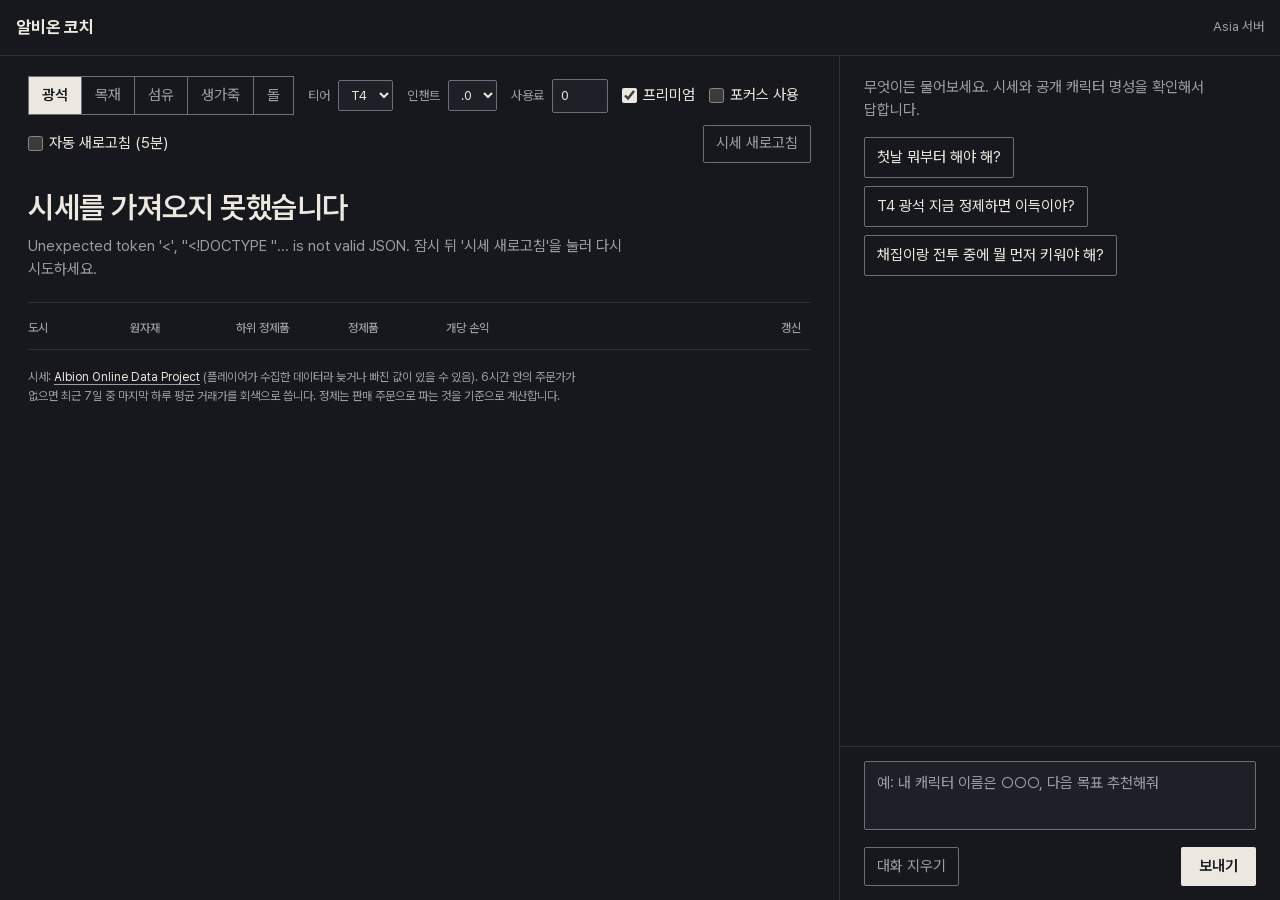
==== web/index.html @ e8e79e41 "Albion coach: Asia-server refining calculator and Korean coach Advisory second-screen tool for Albio" ====
<!doctype html>
<html lang="ko">
<head>
<meta charset="utf-8">
<meta name="viewport" content="width=device-width, initial-scale=1, viewport-fit=cover">
<meta name="color-scheme" content="dark">
<meta name="theme-color" content="#16181D">
<title>알비온 코치</title>
<link rel="stylesheet" href="app.css">
</head>
<body>
<header class="bar">
  <span class="brand">알비온 코치</span>
  <nav class="tabs" role="tablist" aria-label="화면 전환">
    <button role="tab" id="tab-calc" aria-controls="pane-calc" aria-selected="true">정제 계산기</button>
    <button role="tab" id="tab-coach" aria-controls="pane-coach" aria-selected="false">코치</button>
  </nav>
  <span class="server" title="Albion Online Asia 서버 시세">Asia 서버</span>
</header>

<main class="panes">
  <section id="pane-calc" class="pane calc" role="tabpanel" aria-labelledby="tab-calc">
    <form id="filters" class="filters" aria-label="정제 조건">
      <fieldset class="seg" aria-label="자원">
        <label><input type="radio" name="resource" value="ore" checked><span>광석</span></label>
        <label><input type="radio" name="resource" value="wood"><span>목재</span></label>
        <label><input type="radio" name="resource" value="fiber"><span>섬유</span></label>
        <label><input type="radio" name="resource" value="hide"><span>생가죽</span></label>
        <label><input type="radio" name="resource" value="rock"><span>돌</span></label>
      </fieldset>
      <label class="sel">티어
        <select name="tier">
          <option value="2">T2</option><option value="3">T3</option><option value="4" selected>T4</option>
          <option value="5">T5</option><option value="6">T6</option><option value="7">T7</option><option value="8">T8</option>
        </select>
      </label>
      <label class="sel">인챈트
        <select name="enchant">
          <option value="0" selected>.0</option><option value="1">.1</option><option value="2">.2</option><option value="3">.3</option><option value="4">.4</option>
        </select>
      </label>
      <label class="sel" title="게임 제작소 창에 나오는 영양 100당 은화. 모르면 0으로 두세요">사용료
        <input type="number" name="fee" min="0" max="5000" step="50" value="0" inputmode="numeric">
      </label>
      <label class="chk"><input type="checkbox" name="premium" checked><span>프리미엄</span></label>
      <label class="chk"><input type="checkbox" name="focus"><span>포커스 사용</span></label>
      <label class="chk"><input type="checkbox" name="auto"><span>자동 새로고침 (5분)</span></label>
      <button type="button" id="refresh" class="ghost">시세 새로고침</button>
    </form>

    <div id="answer" class="answer" aria-live="polite"></div>

    <table class="ladder" aria-describedby="answer">
      <thead>
        <tr>
          <th scope="col">도시</th>
          <th scope="col" class="px" id="h-raw">원자재</th>
          <th scope="col" class="px" id="h-lower">하위 정제품</th>
          <th scope="col" class="px" id="h-product">정제품</th>
          <th scope="col" class="pl">개당 손익</th>
          <th scope="col" class="axis-h"><span class="sr">손익 막대</span></th>
          <th scope="col" class="age-h">갱신</th>
        </tr>
      </thead>
      <tbody id="rows"></tbody>
    </table>
    <p id="route" class="route"></p>
    <p id="autonote" class="source" aria-live="polite"></p>
    <p class="source">시세: <a href="https://www.albion-online-data.com/" target="_blank" rel="noopener">Albion Online Data Project</a> (플레이어가 수집한 데이터라 늦거나 빠진 값이 있을 수 있음). 6시간 안의 주문가가 없으면 최근 7일 중 마지막 하루 평균 거래가를 회색으로 씁니다. 정제는 판매 주문으로 파는 것을 기준으로 계산합니다.</p>
  </section>

  <section id="pane-coach" class="pane coach" role="tabpanel" aria-labelledby="tab-coach">
    <ol id="log" class="log" aria-live="polite"></ol>
    <div id="starters" class="starters">
      <p class="starters-lead">무엇이든 물어보세요. 시세와 공개 캐릭터 명성을 확인해서 답합니다.</p>
      <button type="button" class="starter">첫날 뭐부터 해야 해?</button>
      <button type="button" class="starter">T4 광석 지금 정제하면 이득이야?</button>
      <button type="button" class="starter">채집이랑 전투 중에 뭘 먼저 키워야 해?</button>
    </div>
    <form id="ask" class="ask">
      <label for="q" class="sr">질문</label>
      <textarea id="q" name="q" rows="2" placeholder="예: 내 캐릭터 이름은 ○○○, 다음 목표 추천해줘" required></textarea>
      <div class="ask-row">
        <button type="button" id="clear" class="ghost">대화 지우기</button>
        <button type="submit" id="send">보내기</button>
      </div>
    </form>
  </section>
</main>
<script src="app.js" defer></script>
</body>
</html>
---- web/app.css ----
@font-face {
  font-family: "Pretendard Variable";
  /* shortcut: full 2 MB font, cached forever after the first load over Wi-Fi; subset to KS X 1001 + Latin if phones use mobile data. */
  src: url("fonts/PretendardVariable-1.3.9.woff2") format("woff2-variations");
  font-weight: 45 920;
  font-display: swap;
}
:root {
  --ground: #16181d;
  --raise: #1d2026;
  --ink: #ece8df;
  --mute: #9a9da5;
  --rule: #2c3038;
  --edge: #6b6f78; /* control borders: 3.4:1 on the ground (WCAG 1.4.11) */
  --up: #e8413a;
  --up-ink: #ff6a5f;
  --down: #3b7bea;
  --down-ink: #7aa6ff;
  --amber: #f2b33d;
  --focus: #ece8df;
  --bar-max: 120px;
  --pane-coach: 440px;
  color-scheme: dark;
}

* { box-sizing: border-box; }
html, body { margin: 0; height: 100%; }
body {
  background: var(--ground);
  color: var(--ink);
  font-family: "Pretendard Variable", system-ui, -apple-system, "Apple SD Gothic Neo", "Noto Sans KR", sans-serif;
  font-size: 15px;
  line-height: 1.55;
  -webkit-font-smoothing: antialiased;
  caret-color: var(--ink);
  word-break: keep-all;
  overflow-wrap: anywhere;
}
::selection { background: var(--ink); color: var(--ground); }
:focus-visible { outline: 1px solid var(--focus); outline-offset: 2px; }
* { scrollbar-width: thin; scrollbar-color: var(--rule) transparent; }
a { color: var(--ink); text-underline-offset: 3px; text-decoration-color: var(--mute); }
.sr { position: absolute; width: 1px; height: 1px; overflow: hidden; clip: rect(0 0 0 0); white-space: nowrap; }
.num, table, .answer { font-variant-numeric: tabular-nums; }
button, input, select, textarea { font: inherit; color: inherit; }

/* top bar */
.bar {
  height: 56px; display: flex; align-items: center; gap: 28px;
  padding: 0 max(16px, env(safe-area-inset-left)); border-bottom: 1px solid var(--rule);
}
.brand { font-weight: 700; font-size: 17px; letter-spacing: -0.01em; }
.server { margin-left: auto; color: var(--mute); font-size: 13px; }
.tabs { display: none; gap: 2px; height: 100%; }
.tabs button {
  background: none; border: 0; padding: 0 12px; color: var(--mute); cursor: pointer; height: 100%;
}
.tabs button[aria-selected="true"] { color: var(--ink); box-shadow: inset 0 -2px var(--ink); }

/* panes */
.panes {
  display: grid; grid-template-columns: minmax(0, 1fr) var(--pane-coach);
  height: calc(100dvh - 56px);
}
.pane { overflow-y: auto; }
.calc { padding: 20px 28px 32px; border-right: 1px solid var(--rule); }
.coach { display: flex; flex-direction: column; }

/* filters: standard controls */
.filters { display: flex; flex-wrap: wrap; align-items: center; gap: 10px 14px; margin-bottom: 24px; }
.seg { display: flex; border: 1px solid var(--edge); margin: 0; padding: 0; }
.seg label { position: relative; }
.seg input { position: absolute; opacity: 0; inset: 0; cursor: pointer; }
.seg span { display: block; padding: 7px 13px; color: var(--mute); }
.seg label + label span { border-left: 1px solid var(--edge); }
.seg input:checked + span { background: var(--ink); color: var(--ground); font-weight: 600; }
.seg input:focus-visible + span { outline: 1px solid var(--focus); outline-offset: -3px; }
.sel { display: flex; align-items: center; gap: 8px; color: var(--mute); font-size: 13px; }
.sel input { width: 7ch; background: var(--raise); border: 1px solid var(--edge); border-radius: 2px; padding: 6px 8px; color: var(--ink); }
.sel select {
  background: var(--raise); border: 1px solid var(--edge); border-radius: 2px; padding: 6px 8px; color: var(--ink);
}
.chk { display: flex; align-items: center; gap: 6px; cursor: pointer; }
.chk input { accent-color: var(--ink); width: 15px; height: 15px; margin: 0; }
.ghost {
  background: none; border: 1px solid var(--edge); border-radius: 2px; padding: 6px 12px; color: var(--mute); cursor: pointer;
}
.ghost:hover { color: var(--ink); border-color: var(--ink); }
.ghost:disabled { opacity: .45; cursor: default; }
#refresh { margin-left: auto; }

/* the answer sentence */
.answer { min-height: 112px; padding-bottom: 20px; border-bottom: 1px solid var(--rule); }
.answer h1 { margin: 0; font-size: clamp(22px, 2.6vw, 30px); font-weight: 600; letter-spacing: -0.015em; line-height: 1.35; text-wrap: balance; }
.answer .fig { font-size: clamp(40px, 5vw, 56px); font-weight: 700; letter-spacing: -0.03em; white-space: nowrap; }
.answer p { margin: 8px 0 0; color: var(--mute); max-width: 72ch; }
.up { color: var(--up-ink); }
.nodata { color: var(--mute); font-weight: 400; }
.down { color: var(--down-ink); }
.tri { width: .6em; height: .55em; fill: currentColor; vertical-align: .08em; margin-right: .12em; }
.answer.loading h1 { color: var(--mute); }
.answer.error h1 { color: var(--ink); }

/* the ladder */
.ladder { width: 100%; border-collapse: collapse; margin-top: 4px; }
.ladder th {
  font-size: 12px; font-weight: 500; color: var(--mute); text-align: right; padding: 12px 10px; border-bottom: 1px solid var(--rule);
}
.ladder td { padding: 13px 10px; border-bottom: 1px solid var(--rule); text-align: right; white-space: nowrap; }
.ladder th:first-child, .ladder td:first-child { text-align: left; padding-left: 0; }
.city { display: flex; align-items: baseline; gap: 8px; }
.chip { width: 9px; height: 9px; flex: none; align-self: center; }
.nw { white-space: nowrap; }
.ladder td.avg { color: var(--mute); }
.avg-tag { display: none; }
.tag { font-size: 12px; color: var(--mute); font-weight: 600; }
.detail { display: none; color: var(--mute); font-size: 12px; font-weight: 400; margin-top: 2px; white-space: normal; }
td.pl { font-weight: 600; min-width: 7ch; }
.ladder td.px { min-width: 8ch; }
.axis-h, td.axis { width: calc(var(--bar-max) * 2 + 1px); padding-left: 16px; padding-right: 16px; }
.track { position: relative; height: 12px; width: calc(var(--bar-max) * 2 + 1px); }
.track::before { content: ""; position: absolute; left: var(--bar-max); top: -7px; bottom: -7px; border-left: 1px solid var(--mute); }
.fill { position: absolute; top: 0; height: 12px; width: var(--w, 0px); transition: width .7s cubic-bezier(.16, 1, .3, 1); }
.fill.gain { left: calc(var(--bar-max) + 1px); background: var(--up); }
.fill.loss { right: calc(var(--bar-max) + 1px); background: var(--down); }
.grow .fill { width: 0; }
.age-h, td.age { color: var(--mute); font-size: 13px; }
tr.missing td { color: var(--mute); }
tr.best td:first-child { font-weight: 700; }
.fresh { animation: tick 2.4s cubic-bezier(.16, 1, .3, 1); }
@keyframes tick { from { background: color-mix(in srgb, var(--amber) 22%, transparent); } to { background: transparent; } }

.route { color: var(--ink); margin: 18px 0 0; max-width: 72ch; }
.route:empty { display: none; }
#autonote:empty { display: none; }
.source { color: var(--mute); font-size: 12px; margin-top: 18px; max-width: 72ch; }

/* coach */
.log:empty { display: none; }
.log { list-style: none; margin: 0; padding: 20px 24px 8px; flex: 1; display: flex; flex-direction: column; gap: 16px; }
.log li { max-width: 65ch; line-height: 1.65; overflow-wrap: anywhere; }
.log .me { align-self: flex-end; background: var(--raise); padding: 10px 14px; border-radius: 2px; white-space: pre-wrap; }
.log .bot p { margin: 0 0 8px; }
.log .bot ul, .log .bot ol { margin: 0 0 8px; padding-left: 20px; }
.log .bot ul { list-style: disc; }
.log .bot strong { color: var(--ink); font-weight: 700; }
.log .wait { color: var(--mute); }
.log .err { color: var(--ink); border-top: 1px solid var(--ink); padding-top: 8px; }
.starters[hidden] { display: none; }
.starters { flex: 1; padding: 20px 24px; display: flex; flex-direction: column; align-items: flex-start; gap: 8px; }
.starters-lead { margin: 0 0 6px; color: var(--mute); max-width: 40ch; }
.starter { background: none; border: 1px solid var(--edge); border-radius: 2px; padding: 8px 12px; text-align: left; cursor: pointer; color: var(--ink); }
.starter:hover:not(:disabled) { border-color: var(--ink); }
.starter:disabled { color: var(--mute); cursor: default; }
.ask { border-top: 1px solid var(--rule); padding: 14px 24px max(14px, env(safe-area-inset-bottom)); background: var(--ground); position: sticky; bottom: 0; }
.ask textarea {
  width: 100%; resize: none; background: var(--raise); border: 1px solid var(--edge); border-radius: 2px; padding: 10px 12px; color: var(--ink);
}
.ask textarea::placeholder { color: var(--mute); }
.ask-row { display: flex; justify-content: space-between; margin-top: 10px; }
#send { background: var(--ink); color: var(--ground); border: 0; border-radius: 2px; padding: 8px 18px; font-weight: 600; cursor: pointer; }
#send:disabled { opacity: .5; cursor: default; }
.ask textarea:disabled { opacity: .6; }

/* one pane at a time below 1100px */
@media (max-width: 1099px) {
  .tabs { display: flex; }
  .panes { grid-template-columns: minmax(0, 1fr); }
  .calc { border-right: 0; }
  .pane.is-off { display: none; }
}
@media (max-width: 760px) {
  :root { --bar-max: 40px; }
  .bar { gap: 12px; }
  .calc { padding: 16px 16px 28px; }
  .log, .starters { padding-left: 16px; padding-right: 16px; }
  .ask { padding-left: 16px; padding-right: 16px; }
  #refresh { margin-left: 0; }
  .ladder .px { display: none; }
  .detail { display: block; }
  .avg-tag { display: inline; }
  .axis-h, td.axis { padding-left: 8px; padding-right: 0; }
  .age-h, td.age { display: none; }
  .sel select, .sel input, .ghost, .chk, .starter { min-height: 44px; }
  .seg span { padding: 11px 13px; }
  .chk input { width: 20px; height: 20px; }
}
@media (prefers-reduced-motion: reduce) {
  .fill { transition: none; }
  .fresh { animation: none; }
}
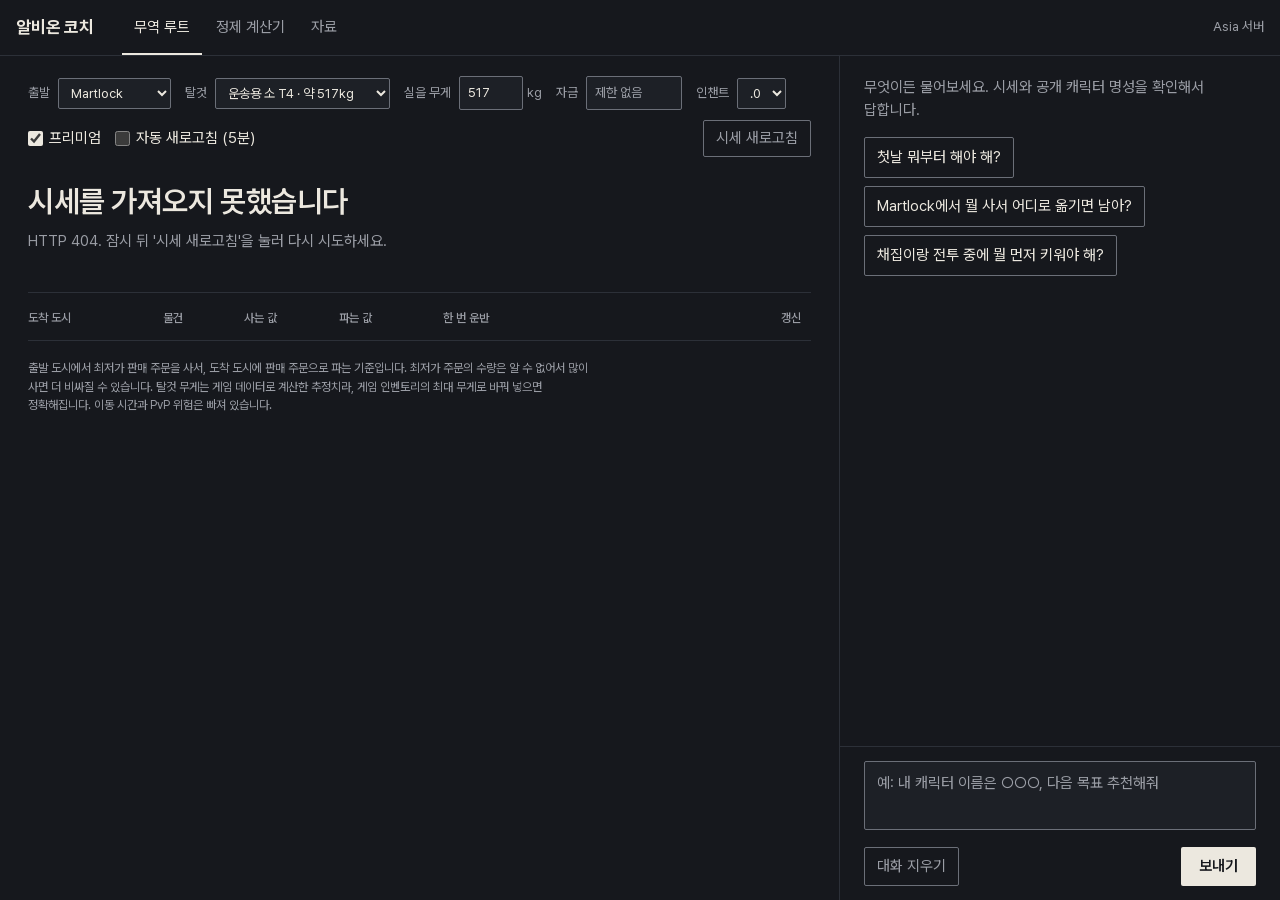
==== commit 2efbb9f6: "Trade route board, coach notes, auto restart Trade route (new first screen) - Buy raw or refined res" ====
--- a/web/index.html
+++ b/web/index.html
@@ -12,14 +12,83 @@
 <header class="bar">
   <span class="brand">알비온 코치</span>
   <nav class="tabs" role="tablist" aria-label="화면 전환">
-    <button role="tab" id="tab-calc" aria-controls="pane-calc" aria-selected="true">정제 계산기</button>
-    <button role="tab" id="tab-coach" aria-controls="pane-coach" aria-selected="false">코치</button>
+    <button role="tab" id="tab-trade" aria-controls="pane-trade" aria-selected="true">무역<span class="long"> 루트</span></button>
+    <button role="tab" id="tab-calc" aria-controls="pane-calc" aria-selected="false">정제<span class="long"> 계산기</span></button>
+    <button role="tab" id="tab-notes" aria-controls="pane-notes" aria-selected="false">자료</button>
+    <button role="tab" id="tab-coach" aria-controls="pane-coach" aria-selected="false" class="t-coach">코치</button>
   </nav>
   <span class="server" title="Albion Online Asia 서버 시세">Asia 서버</span>
 </header>
 
 <main class="panes">
-  <section id="pane-calc" class="pane calc" role="tabpanel" aria-labelledby="tab-calc">
+  <section id="pane-trade" class="pane board" role="tabpanel" aria-labelledby="tab-trade">
+    <form id="tfilters" class="filters" aria-label="무역 조건">
+      <label class="sel">출발
+        <select name="from">
+          <option>Bridgewatch</option><option>Brecilien</option><option>Caerleon</option><option>Fort Sterling</option>
+          <option>Lymhurst</option><option selected>Martlock</option><option>Thetford</option>
+        </select>
+      </label>
+      <label class="sel">탈것
+        <select name="mount">
+          <option value="3">운송용 소 T3</option><option value="4" selected>운송용 소 T4</option><option value="5">운송용 소 T5</option>
+          <option value="6">운송용 소 T6</option><option value="7">운송용 소 T7</option><option value="8">운송용 소 T8</option>
+          <option value="0">직접 입력</option>
+        </select>
+      </label>
+      <label class="sel" title="게임 인벤토리에 나오는 최대 무게를 넣으면 정확해집니다">실을 무게
+        <input type="number" name="kg" min="1" max="20000" step="1" value="517" inputmode="numeric"><span class="unit">kg</span>
+      </label>
+      <label class="sel">자금
+        <input type="number" name="budget" min="0" step="10000" placeholder="제한 없음" inputmode="numeric" class="wide">
+      </label>
+      <label class="sel">인챈트
+        <select name="enchant">
+          <option value="0" selected>.0</option><option value="1">.1</option><option value="2">.2</option><option value="3">.3</option><option value="4">.4</option>
+        </select>
+      </label>
+      <label class="chk"><input type="checkbox" name="premium" checked><span>프리미엄</span></label>
+      <label class="chk"><input type="checkbox" name="auto"><span>자동 새로고침 (5분)</span></label>
+      <button type="button" id="trefresh" class="ghost refresh">시세 새로고침</button>
+    </form>
+
+    <div id="tanswer" class="answer" aria-live="polite"></div>
+
+    <table class="ladder trade" aria-describedby="tanswer">
+      <thead>
+        <tr>
+          <th scope="col">도착 도시</th>
+          <th scope="col" class="px">물건</th>
+          <th scope="col" class="px">사는 값</th>
+          <th scope="col" class="px">파는 값</th>
+          <th scope="col" class="pl">한 번 운반</th>
+          <th scope="col" class="axis-h"><span class="sr">이익 막대</span></th>
+          <th scope="col" class="age-h">갱신</th>
+        </tr>
+      </thead>
+      <tbody id="trows"></tbody>
+    </table>
+
+    <h2 id="ttitle" class="subhead"></h2>
+    <table class="ladder tiers" aria-labelledby="ttitle">
+      <thead>
+        <tr>
+          <th scope="col">티어</th>
+          <th scope="col" class="px">개당</th>
+          <th scope="col" class="px">실을 수</th>
+          <th scope="col" class="px">필요 자금</th>
+          <th scope="col" class="pl">한 번 운반</th>
+          <th scope="col" class="axis-h"><span class="sr">이익 막대</span></th>
+          <th scope="col" class="age-h">갱신</th>
+        </tr>
+      </thead>
+      <tbody id="tiers"></tbody>
+    </table>
+    <p id="tautonote" class="source" aria-live="polite"></p>
+    <p class="source">출발 도시에서 최저가 판매 주문을 사서, 도착 도시에 판매 주문으로 파는 기준입니다. 최저가 주문의 수량은 알 수 없어서 많이 사면 더 비싸질 수 있습니다. 탈것 무게는 게임 데이터로 계산한 추정치라, 게임 인벤토리의 최대 무게로 바꿔 넣으면 정확해집니다. 이동 시간과 PvP 위험은 빠져 있습니다.</p>
+  </section>
+
+  <section id="pane-calc" class="pane board" role="tabpanel" aria-labelledby="tab-calc">
     <form id="filters" class="filters" aria-label="정제 조건">
       <fieldset class="seg" aria-label="자원">
         <label><input type="radio" name="resource" value="ore" checked><span>광석</span></label>
@@ -45,7 +114,7 @@
       <label class="chk"><input type="checkbox" name="premium" checked><span>프리미엄</span></label>
       <label class="chk"><input type="checkbox" name="focus"><span>포커스 사용</span></label>
       <label class="chk"><input type="checkbox" name="auto"><span>자동 새로고침 (5분)</span></label>
-      <button type="button" id="refresh" class="ghost">시세 새로고침</button>
+      <button type="button" id="refresh" class="ghost refresh">시세 새로고침</button>
     </form>
 
     <div id="answer" class="answer" aria-live="polite"></div>
@@ -69,17 +138,23 @@
     <p class="source">시세: <a href="https://www.albion-online-data.com/" target="_blank" rel="noopener">Albion Online Data Project</a> (플레이어가 수집한 데이터라 늦거나 빠진 값이 있을 수 있음). 6시간 안의 주문가가 없으면 최근 7일 중 마지막 하루 평균 거래가를 회색으로 씁니다. 정제는 판매 주문으로 파는 것을 기준으로 계산합니다.</p>
   </section>
 
+  <section id="pane-notes" class="pane board" role="tabpanel" aria-labelledby="tab-notes">
+    <div id="nanswer" class="answer" aria-live="polite"></div>
+    <ol id="nlist" class="notes"></ol>
+    <p class="source">코치는 웹을 다시 찾기 전에 이 자료를 먼저 씁니다. 30일이 지난 자료는 다시 확인하고 고쳐 씁니다.</p>
+  </section>
+
   <section id="pane-coach" class="pane coach" role="tabpanel" aria-labelledby="tab-coach">
     <ol id="log" class="log" aria-live="polite"></ol>
     <div id="starters" class="starters">
       <p class="starters-lead">무엇이든 물어보세요. 시세와 공개 캐릭터 명성을 확인해서 답합니다.</p>
       <button type="button" class="starter">첫날 뭐부터 해야 해?</button>
-      <button type="button" class="starter">T4 광석 지금 정제하면 이득이야?</button>
+      <button type="button" class="starter">Martlock에서 뭘 사서 어디로 옮기면 남아?</button>
       <button type="button" class="starter">채집이랑 전투 중에 뭘 먼저 키워야 해?</button>
     </div>
     <form id="ask" class="ask">
       <label for="q" class="sr">질문</label>
-      <textarea id="q" name="q" rows="2" placeholder="예: 내 캐릭터 이름은 ○○○, 다음 목표 추천해줘" required></textarea>
+      <textarea id="q" name="q" rows="2" maxlength="8000" placeholder="예: 내 캐릭터 이름은 ○○○, 다음 목표 추천해줘" required></textarea>
       <div class="ask-row">
         <button type="button" id="clear" class="ghost">대화 지우기</button>
         <button type="submit" id="send">보내기</button>
--- a/web/app.css
+++ b/web/app.css
@@ -51,20 +51,20 @@
 }
 .brand { font-weight: 700; font-size: 17px; letter-spacing: -0.01em; }
 .server { margin-left: auto; color: var(--mute); font-size: 13px; }
-.tabs { display: none; gap: 2px; height: 100%; }
+.tabs { display: flex; gap: 2px; height: 100%; }
 .tabs button {
   background: none; border: 0; padding: 0 12px; color: var(--mute); cursor: pointer; height: 100%;
 }
 .tabs button[aria-selected="true"] { color: var(--ink); box-shadow: inset 0 -2px var(--ink); }
 
-/* panes */
+/* panes: boards (무역 루트, 정제, 자료) share the left column; the coach keeps the right one */
 .panes {
-  display: grid; grid-template-columns: minmax(0, 1fr) var(--pane-coach);
+  display: grid; grid-template-columns: minmax(0, 1fr) var(--pane-coach); grid-template-rows: minmax(0, 1fr);
   height: calc(100dvh - 56px);
 }
-.pane { overflow-y: auto; }
-.calc { padding: 20px 28px 32px; border-right: 1px solid var(--rule); }
-.coach { display: flex; flex-direction: column; }
+.pane { overflow-y: auto; grid-row: 1; }
+.board { grid-column: 1; padding: 20px 28px 32px; border-right: 1px solid var(--rule); }
+.coach { grid-column: 2; display: flex; flex-direction: column; }
 
 /* filters: standard controls */
 .filters { display: flex; flex-wrap: wrap; align-items: center; gap: 10px 14px; margin-bottom: 24px; }
@@ -76,10 +76,13 @@
 .seg input:checked + span { background: var(--ink); color: var(--ground); font-weight: 600; }
 .seg input:focus-visible + span { outline: 1px solid var(--focus); outline-offset: -3px; }
 .sel { display: flex; align-items: center; gap: 8px; color: var(--mute); font-size: 13px; }
-.sel input { width: 7ch; background: var(--raise); border: 1px solid var(--edge); border-radius: 2px; padding: 6px 8px; color: var(--ink); }
+.sel input { width: 8ch; background: var(--raise); border: 1px solid var(--edge); border-radius: 2px; padding: 6px 8px; color: var(--ink); }
 .sel select {
   background: var(--raise); border: 1px solid var(--edge); border-radius: 2px; padding: 6px 8px; color: var(--ink);
 }
+.sel input.wide { width: 12ch; }
+.sel input::placeholder { color: var(--mute); }
+.unit { margin-left: -4px; }
 .chk { display: flex; align-items: center; gap: 6px; cursor: pointer; }
 .chk input { accent-color: var(--ink); width: 15px; height: 15px; margin: 0; }
 .ghost {
@@ -87,7 +90,7 @@
 }
 .ghost:hover { color: var(--ink); border-color: var(--ink); }
 .ghost:disabled { opacity: .45; cursor: default; }
-#refresh { margin-left: auto; }
+.refresh { margin-left: auto; }
 
 /* the answer sentence */
 .answer { min-height: 112px; padding-bottom: 20px; border-bottom: 1px solid var(--rule); }
@@ -130,6 +133,33 @@
 .fresh { animation: tick 2.4s cubic-bezier(.16, 1, .3, 1); }
 @keyframes tick { from { background: color-mix(in srgb, var(--amber) 22%, transparent); } to { background: transparent; } }
 
+/* trade route: destination rows pick the city the tier table explains */
+.pick {
+  display: inline-flex; align-items: baseline; gap: 8px; background: none; border: 0; padding: 0; margin: 0;
+  color: inherit; font: inherit; text-align: left; cursor: pointer;
+}
+.pick:hover .cname { text-decoration: underline; text-decoration-color: var(--mute); text-underline-offset: 3px; }
+.trade td.item { color: var(--ink); }
+.subhead { margin: 32px 0 0; font-size: 15px; font-weight: 600; letter-spacing: -0.01em; }
+.subhead:empty { display: none; }
+.subhead + .ladder { margin-top: 0; }
+.tiers:has(tbody:empty) { display: none; }
+
+/* notes */
+.notes { list-style: none; margin: 0; padding: 0; max-width: 72ch; }
+.note { padding: 16px 0; border-bottom: 1px solid var(--rule); }
+.note-head { display: flex; align-items: baseline; justify-content: space-between; gap: 16px; }
+.note h3 { margin: 0; font-size: 15px; font-weight: 600; letter-spacing: -0.01em; }
+.note .age { color: var(--mute); font-size: 13px; white-space: nowrap; }
+.note-body { margin-top: 6px; line-height: 1.65; }
+.note-body p { margin: 0 0 6px; }
+.note-body ul, .note-body ol { margin: 0 0 6px; padding-left: 20px; }
+.note-body ul { list-style: disc; }
+.note-foot { display: flex; align-items: center; justify-content: space-between; gap: 16px; margin-top: 8px; }
+.note-src { margin: 0; color: var(--mute); font-size: 13px; }
+.note .del { flex: none; }
+.note .err { color: var(--ink); font-size: 13px; margin: 8px 0 0; }
+
 .route { color: var(--ink); margin: 18px 0 0; max-width: 72ch; }
 .route:empty { display: none; }
 #autonote:empty { display: none; }
@@ -162,26 +192,36 @@
 #send:disabled { opacity: .5; cursor: default; }
 .ask textarea:disabled { opacity: .6; }
 
+@media (min-width: 1100px) {
+  .tabs .t-coach { display: none; }
+  .board.is-left-off { display: none; }
+}
 /* one pane at a time below 1100px */
 @media (max-width: 1099px) {
-  .tabs { display: flex; }
   .panes { grid-template-columns: minmax(0, 1fr); }
-  .calc { border-right: 0; }
+  .board { border-right: 0; }
+  .coach { grid-column: 1; }
   .pane.is-off { display: none; }
+}
+@media (max-width: 480px) {
+  .server { display: none; }
 }
 @media (max-width: 760px) {
   :root { --bar-max: 40px; }
   .bar { gap: 12px; }
-  .calc { padding: 16px 16px 28px; }
+  .board { padding: 16px 16px 28px; }
+  .long { display: none; }
+  .tabs button { padding: 0 10px; }
   .log, .starters { padding-left: 16px; padding-right: 16px; }
   .ask { padding-left: 16px; padding-right: 16px; }
-  #refresh { margin-left: 0; }
+  .refresh { margin-left: 0; }
   .ladder .px { display: none; }
   .detail { display: block; }
   .avg-tag { display: inline; }
   .axis-h, td.axis { padding-left: 8px; padding-right: 0; }
   .age-h, td.age { display: none; }
   .sel select, .sel input, .ghost, .chk, .starter { min-height: 44px; }
+  .note-foot { align-items: flex-end; }
   .seg span { padding: 11px 13px; }
   .chk input { width: 20px; height: 20px; }
 }
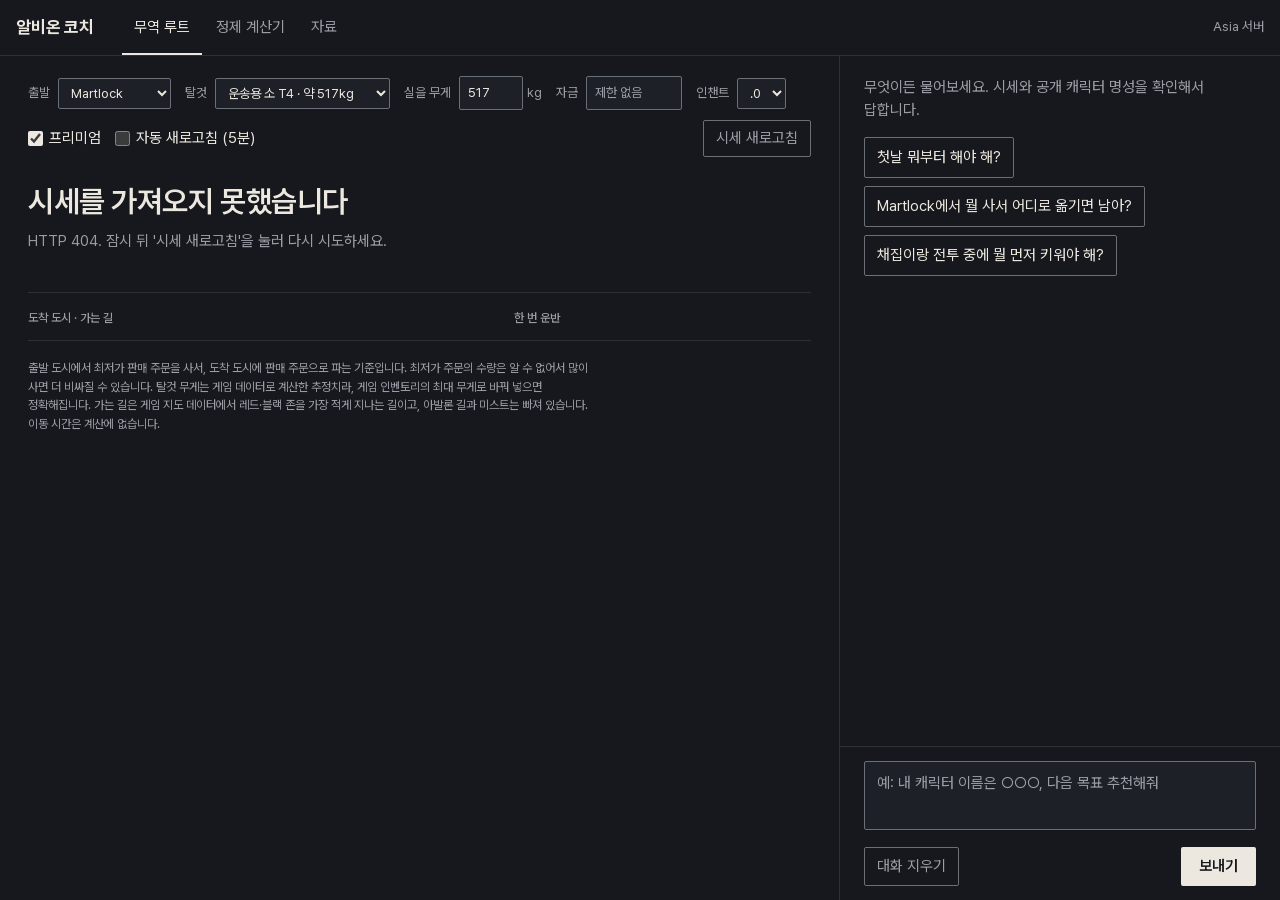
==== commit 7daa3adf: "Trade route: show red and black zones on the way - zones.json: the open-world zone graph (zone kind " ====
--- a/web/index.html
+++ b/web/index.html
@@ -57,7 +57,7 @@
     <table class="ladder trade" aria-describedby="tanswer">
       <thead>
         <tr>
-          <th scope="col">도착 도시</th>
+          <th scope="col">도착 도시 · 가는 길</th>
           <th scope="col" class="px">물건</th>
           <th scope="col" class="px">사는 값</th>
           <th scope="col" class="px">파는 값</th>
@@ -70,6 +70,7 @@
     </table>
 
     <h2 id="ttitle" class="subhead"></h2>
+    <p id="troad" class="road-line"></p>
     <table class="ladder tiers" aria-labelledby="ttitle">
       <thead>
         <tr>
@@ -85,7 +86,7 @@
       <tbody id="tiers"></tbody>
     </table>
     <p id="tautonote" class="source" aria-live="polite"></p>
-    <p class="source">출발 도시에서 최저가 판매 주문을 사서, 도착 도시에 판매 주문으로 파는 기준입니다. 최저가 주문의 수량은 알 수 없어서 많이 사면 더 비싸질 수 있습니다. 탈것 무게는 게임 데이터로 계산한 추정치라, 게임 인벤토리의 최대 무게로 바꿔 넣으면 정확해집니다. 이동 시간과 PvP 위험은 빠져 있습니다.</p>
+    <p class="source">출발 도시에서 최저가 판매 주문을 사서, 도착 도시에 판매 주문으로 파는 기준입니다. 최저가 주문의 수량은 알 수 없어서 많이 사면 더 비싸질 수 있습니다. 탈것 무게는 게임 데이터로 계산한 추정치라, 게임 인벤토리의 최대 무게로 바꿔 넣으면 정확해집니다. 가는 길은 게임 지도 데이터에서 레드·블랙 존을 가장 적게 지나는 길이고, 아발론 길과 미스트는 빠져 있습니다. 이동 시간은 계산에 없습니다.</p>
   </section>
 
   <section id="pane-calc" class="pane board" role="tabpanel" aria-labelledby="tab-calc">
--- a/web/app.css
+++ b/web/app.css
@@ -65,6 +65,8 @@
 .pane { overflow-y: auto; grid-row: 1; }
 .board { grid-column: 1; padding: 20px 28px 32px; border-right: 1px solid var(--rule); }
 .coach { grid-column: 2; display: flex; flex-direction: column; }
+/* ladders fold to the board's width, not the window's: a 1280px laptop leaves the board ~780px */
+.board { container-type: inline-size; }
 
 /* filters: standard controls */
 .filters { display: flex; flex-wrap: wrap; align-items: center; gap: 10px 14px; margin-bottom: 24px; }
@@ -142,7 +144,12 @@
 .trade td.item { color: var(--ink); }
 .subhead { margin: 32px 0 0; font-size: 15px; font-weight: 600; letter-spacing: -0.01em; }
 .subhead:empty { display: none; }
-.subhead + .ladder { margin-top: 0; }
+.road-line { margin: 6px 0 4px; color: var(--mute); font-size: 13px; max-width: 72ch; }
+.road-line:empty { display: none; }
+.road-line strong, .risk { color: var(--ink); font-weight: 600; }
+.calm { color: var(--mute); }
+.roadsub { font-size: 12px; margin-top: 2px; white-space: normal; }
+.answer p.risk-line { color: var(--ink); }
 .tiers:has(tbody:empty) { display: none; }
 
 /* notes */
@@ -192,6 +199,13 @@
 #send:disabled { opacity: .5; cursor: default; }
 .ask textarea:disabled { opacity: .6; }
 
+@container (max-width: 900px) {
+  .ladder .px, .ladder .age-h, .ladder td.age { display: none; }
+  .ladder .detail { display: block; }
+  .ladder .avg-tag { display: inline; }
+}
+@container (max-width: 700px) { .ladder { --bar-max: 60px; } }
+@container (max-width: 480px) { .ladder { --bar-max: 40px; } }
 @media (min-width: 1100px) {
   .tabs .t-coach { display: none; }
   .board.is-left-off { display: none; }
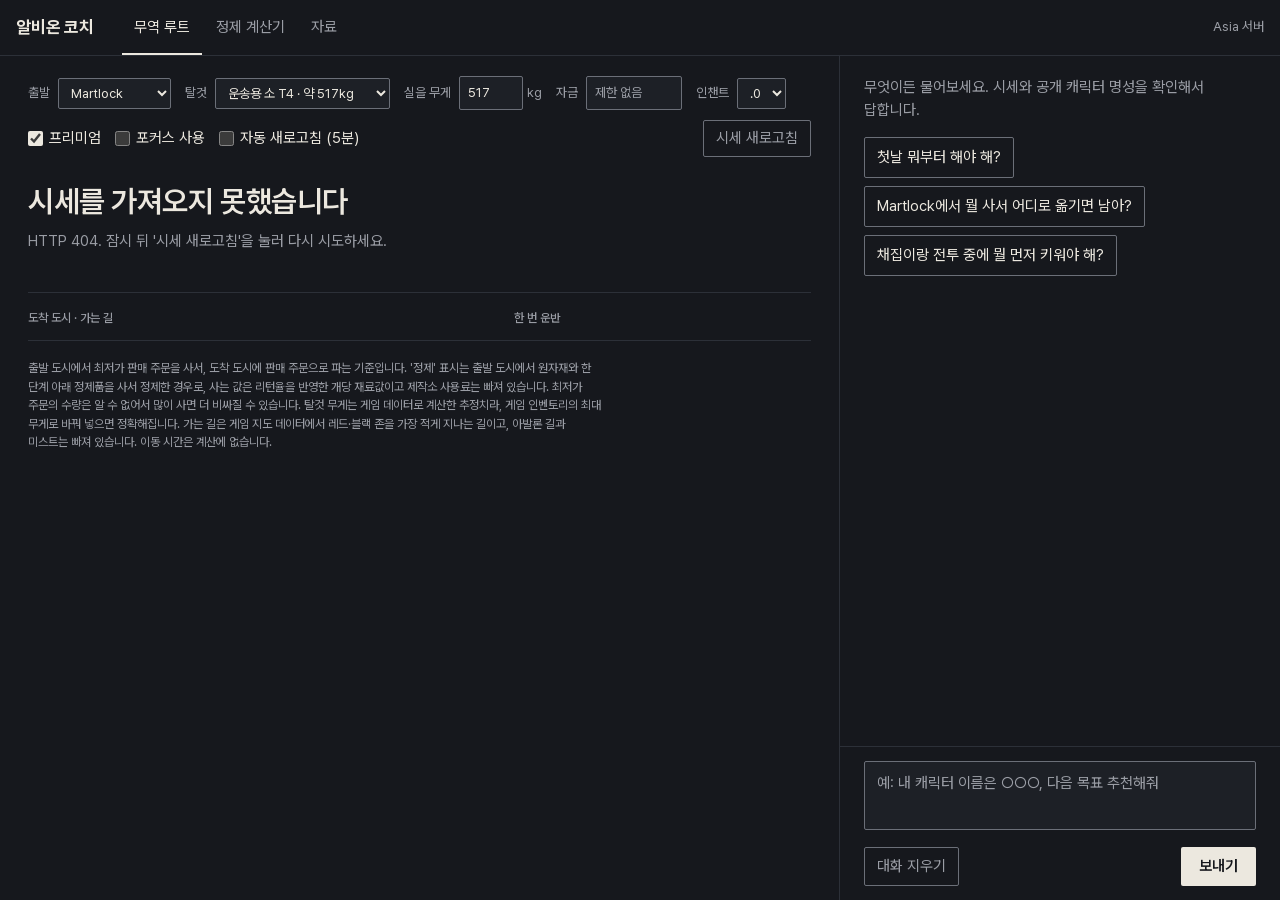
==== commit 46f31f07: "Trade route: refine in the start city, then haul - Every refined item also gets a "buy the ingredien" ====
--- a/web/index.html
+++ b/web/index.html
@@ -48,6 +48,7 @@
         </select>
       </label>
       <label class="chk"><input type="checkbox" name="premium" checked><span>프리미엄</span></label>
+      <label class="chk" title="출발 도시에서 정제할 때 포커스를 써서 리턴율을 올립니다"><input type="checkbox" name="focus"><span>포커스 사용</span></label>
       <label class="chk"><input type="checkbox" name="auto"><span>자동 새로고침 (5분)</span></label>
       <button type="button" id="trefresh" class="ghost refresh">시세 새로고침</button>
     </form>
@@ -86,7 +87,7 @@
       <tbody id="tiers"></tbody>
     </table>
     <p id="tautonote" class="source" aria-live="polite"></p>
-    <p class="source">출발 도시에서 최저가 판매 주문을 사서, 도착 도시에 판매 주문으로 파는 기준입니다. 최저가 주문의 수량은 알 수 없어서 많이 사면 더 비싸질 수 있습니다. 탈것 무게는 게임 데이터로 계산한 추정치라, 게임 인벤토리의 최대 무게로 바꿔 넣으면 정확해집니다. 가는 길은 게임 지도 데이터에서 레드·블랙 존을 가장 적게 지나는 길이고, 아발론 길과 미스트는 빠져 있습니다. 이동 시간은 계산에 없습니다.</p>
+    <p class="source">출발 도시에서 최저가 판매 주문을 사서, 도착 도시에 판매 주문으로 파는 기준입니다. '정제' 표시는 출발 도시에서 원자재와 한 단계 아래 정제품을 사서 정제한 경우로, 사는 값은 리턴율을 반영한 개당 재료값이고 제작소 사용료는 빠져 있습니다. 최저가 주문의 수량은 알 수 없어서 많이 사면 더 비싸질 수 있습니다. 탈것 무게는 게임 데이터로 계산한 추정치라, 게임 인벤토리의 최대 무게로 바꿔 넣으면 정확해집니다. 가는 길은 게임 지도 데이터에서 레드·블랙 존을 가장 적게 지나는 길이고, 아발론 길과 미스트는 빠져 있습니다. 이동 시간은 계산에 없습니다.</p>
   </section>
 
   <section id="pane-calc" class="pane board" role="tabpanel" aria-labelledby="tab-calc">
